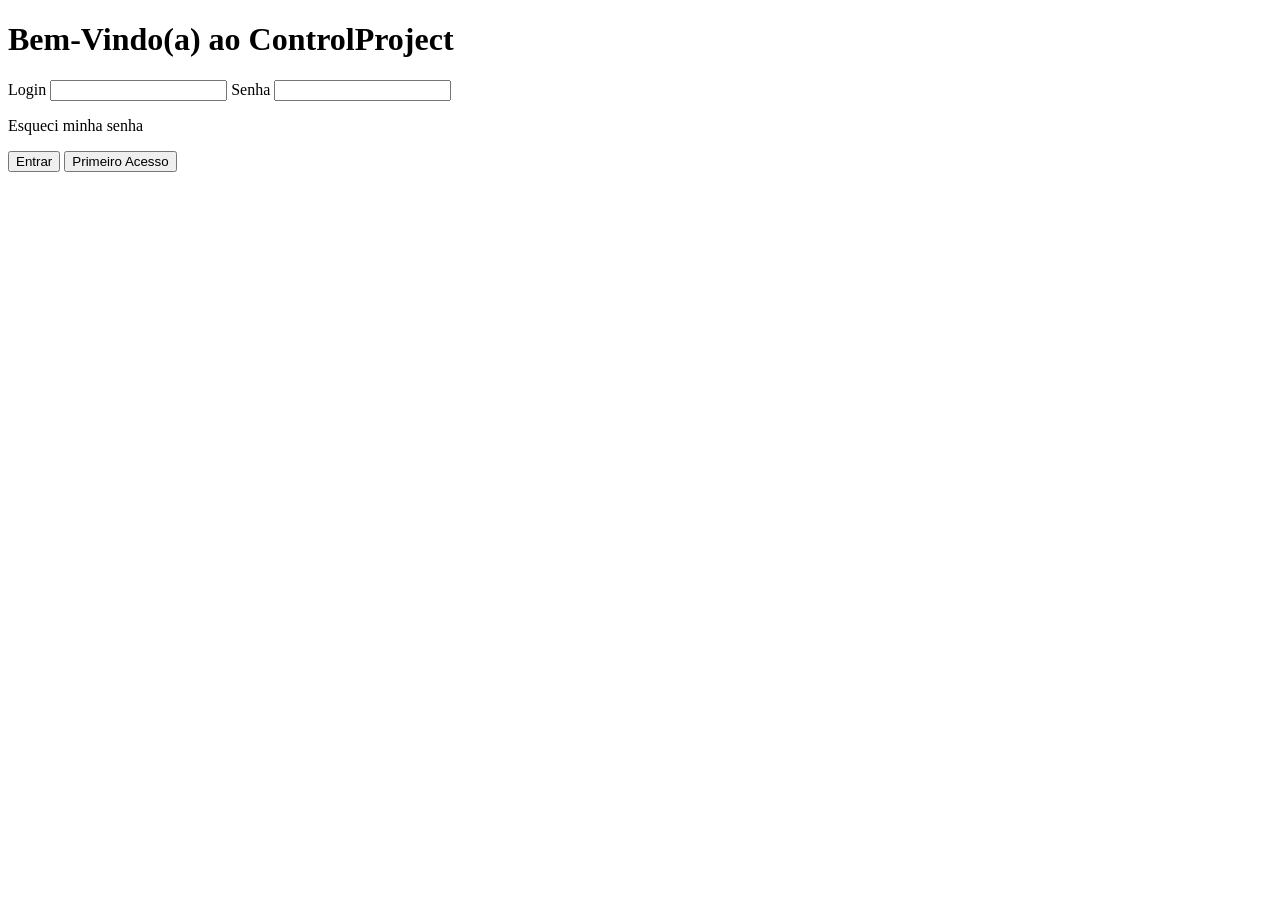
==== index.html @ d0627da5 "Add files via upload att pastas" ====
<!DOCTYPE html>
<html lang="en">
<head>
    <meta charset="UTF-8">
    <meta name="viewport" content="width=device-width, initial-scale=1.0">
    <title>Sistema de Controle de Projetos</title>
</head>
<body>
    <h1>Bem-Vindo(a) ao ControlProject</h1>
    <form action="post">
        <label for="">Login</label>
        <input type="text">

        <label for="">Senha</label>
        <input type="text">

        <p>Esqueci minha senha</p>

        <button>Entrar</button>
        <button>Primeiro Acesso</button>
    </form>
</body>
</html>
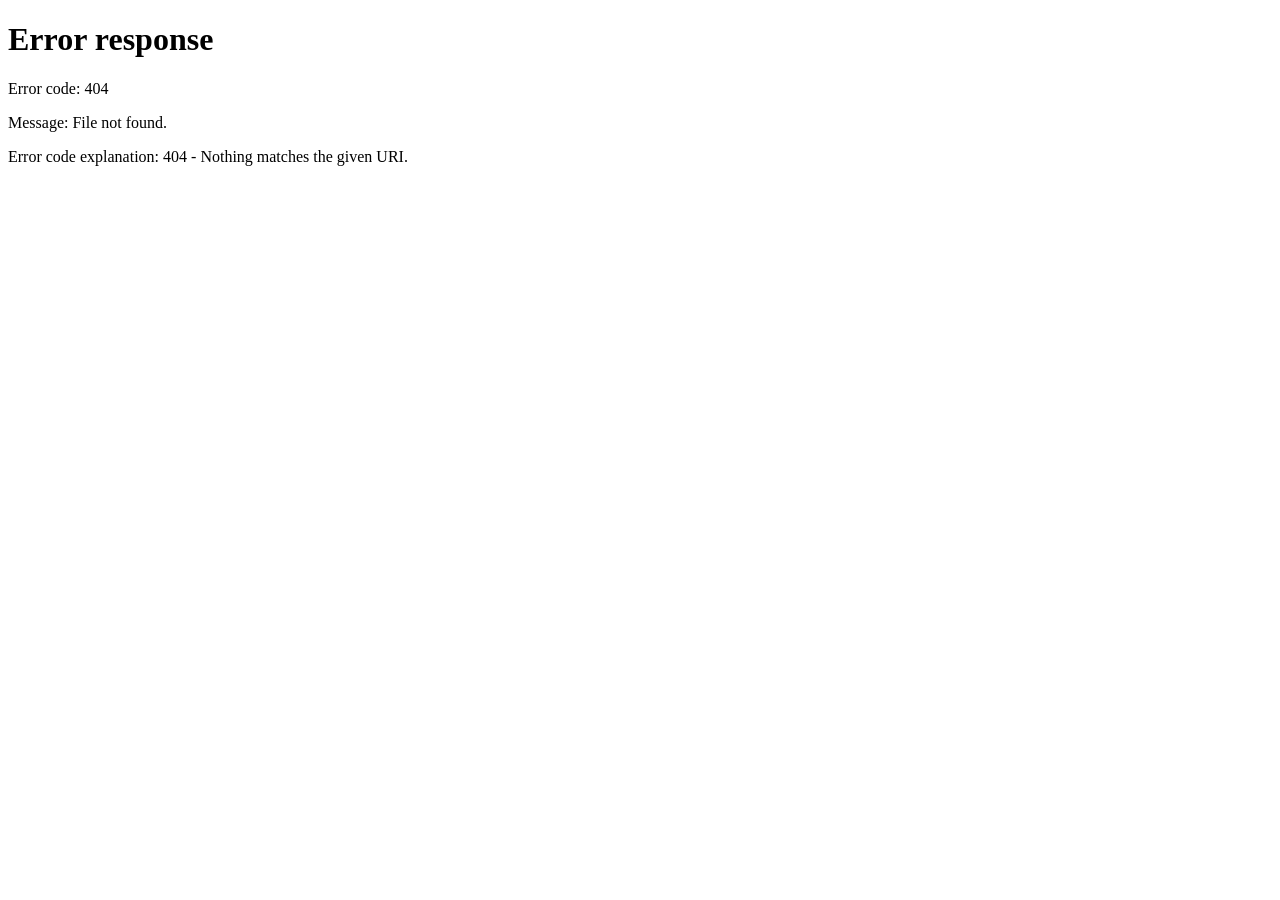
==== commit 09b16ab6: "Add files via upload att" ====
--- a/index.html
+++ b/index.html
@@ -1,23 +1,20 @@
 <!DOCTYPE html>
-<html lang="en">
+<html>
+
 <head>
-    <meta charset="UTF-8">
-    <meta name="viewport" content="width=device-width, initial-scale=1.0">
-    <title>Sistema de Controle de Projetos</title>
+<meta charset="UTF-8">
+<title>Redirecionando...</title>
+
+<script>
+window.location.href = "auth/login.html";
+</script>
+
 </head>
+
 <body>
-    <h1>Bem-Vindo(a) ao ControlProject</h1>
-    <form action="post">
-        <label for="">Login</label>
-        <input type="text">
 
-        <label for="">Senha</label>
-        <input type="text">
+<p>Redirecionando para o sistema...</p>
 
-        <p>Esqueci minha senha</p>
+</body>
 
-        <button>Entrar</button>
-        <button>Primeiro Acesso</button>
-    </form>
-</body>
 </html>
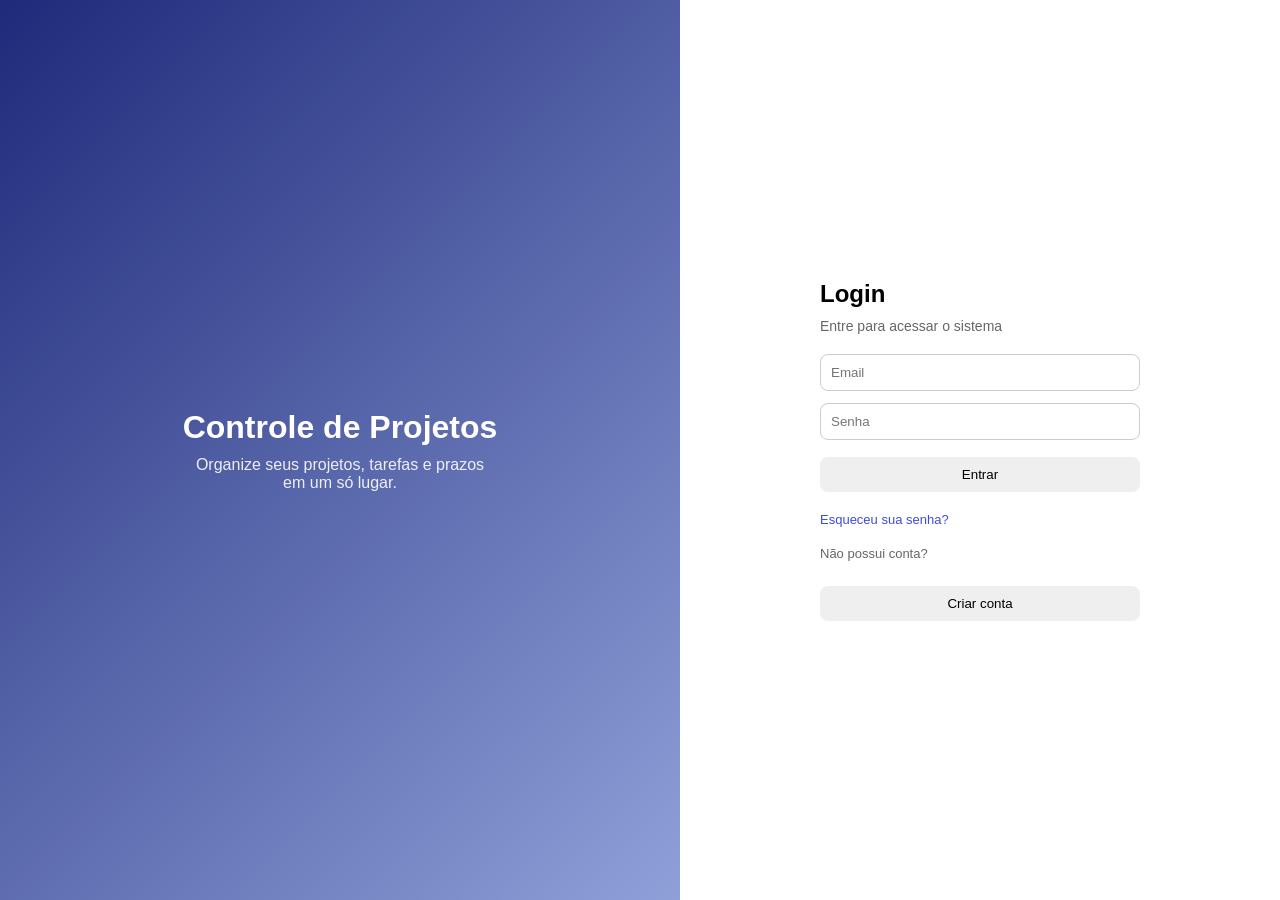
==== commit 1378d9e7: "Add files via upload att index" ====
--- a/index.html
+++ b/index.html
@@ -3,7 +3,7 @@
 
 <head>
 <meta charset="UTF-8">
-<title>Redirecionando...</title>
+<title>Sistema</title>
 
 <script>
 window.location.href = "auth/login.html";
@@ -12,9 +12,7 @@
 </head>
 
 <body>
-
-<p>Redirecionando para o sistema...</p>
-
+<p>Carregando...</p>
 </body>
 
 </html>
